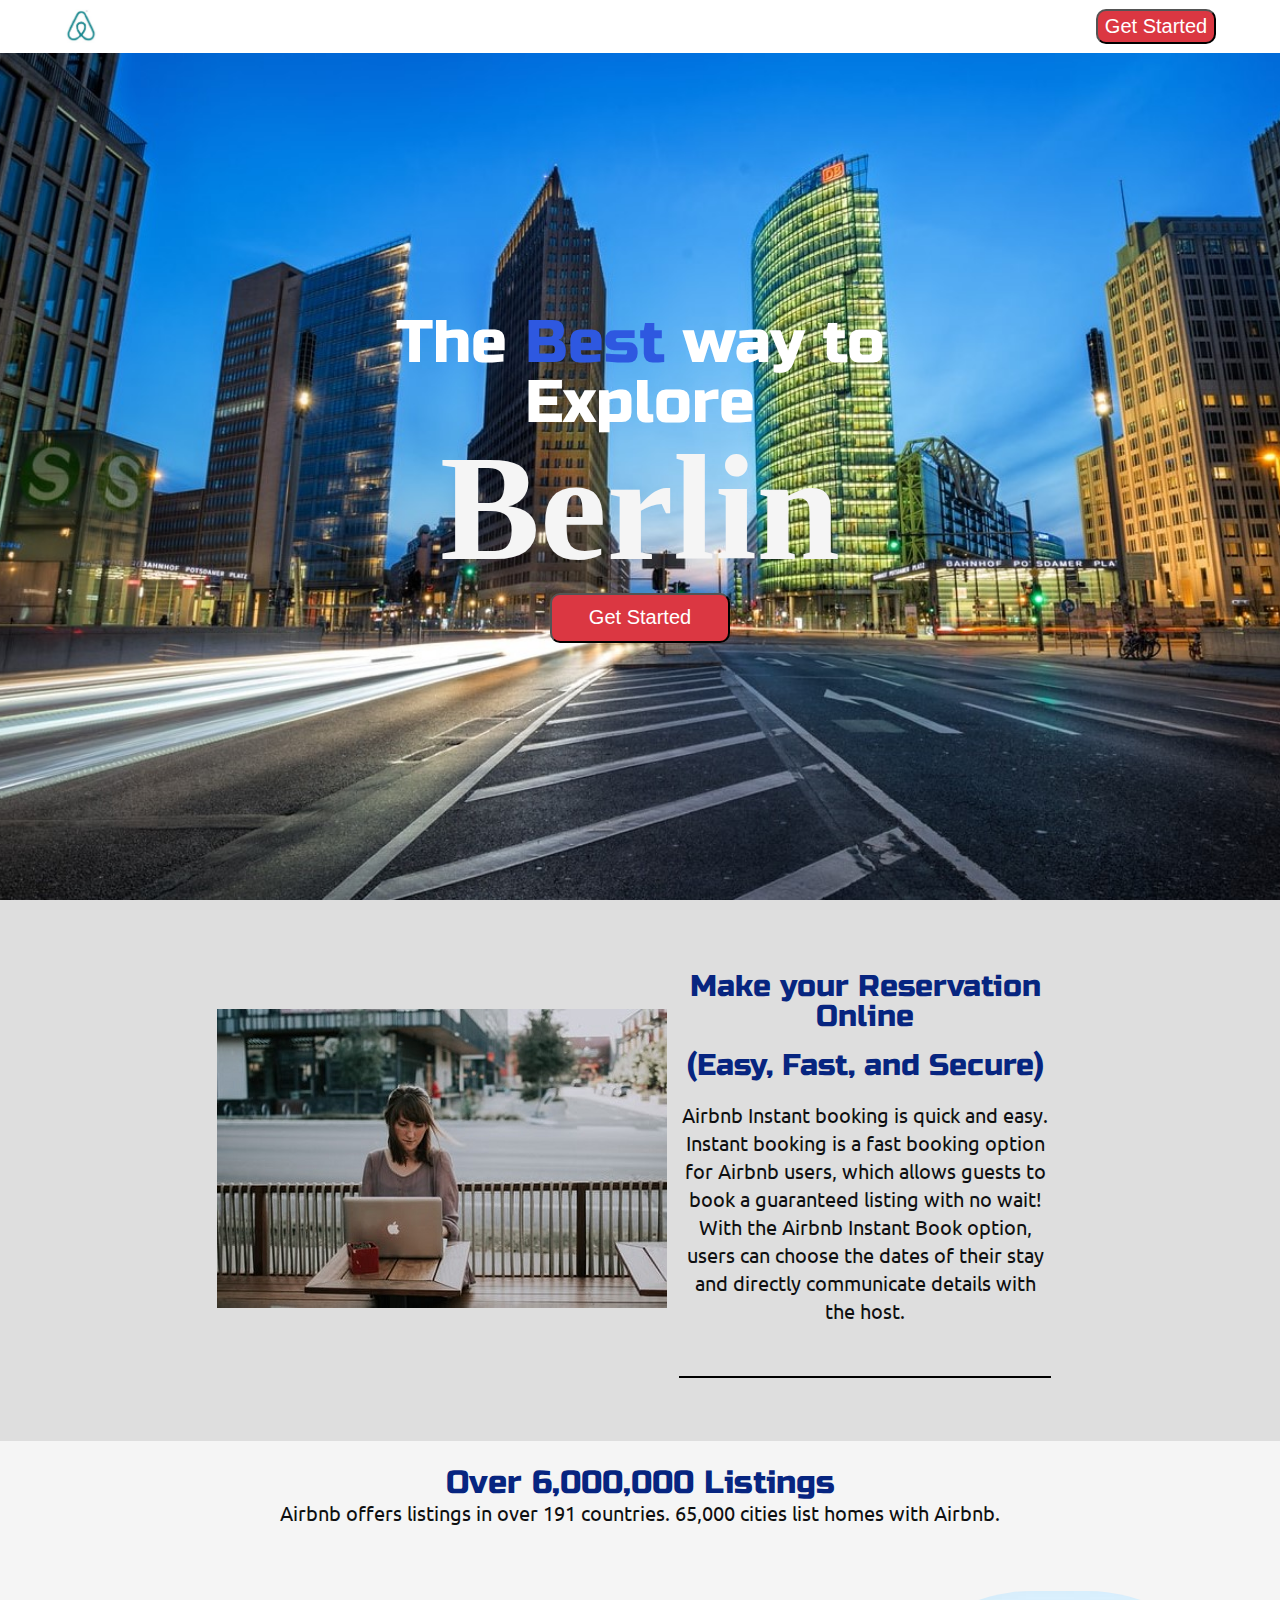
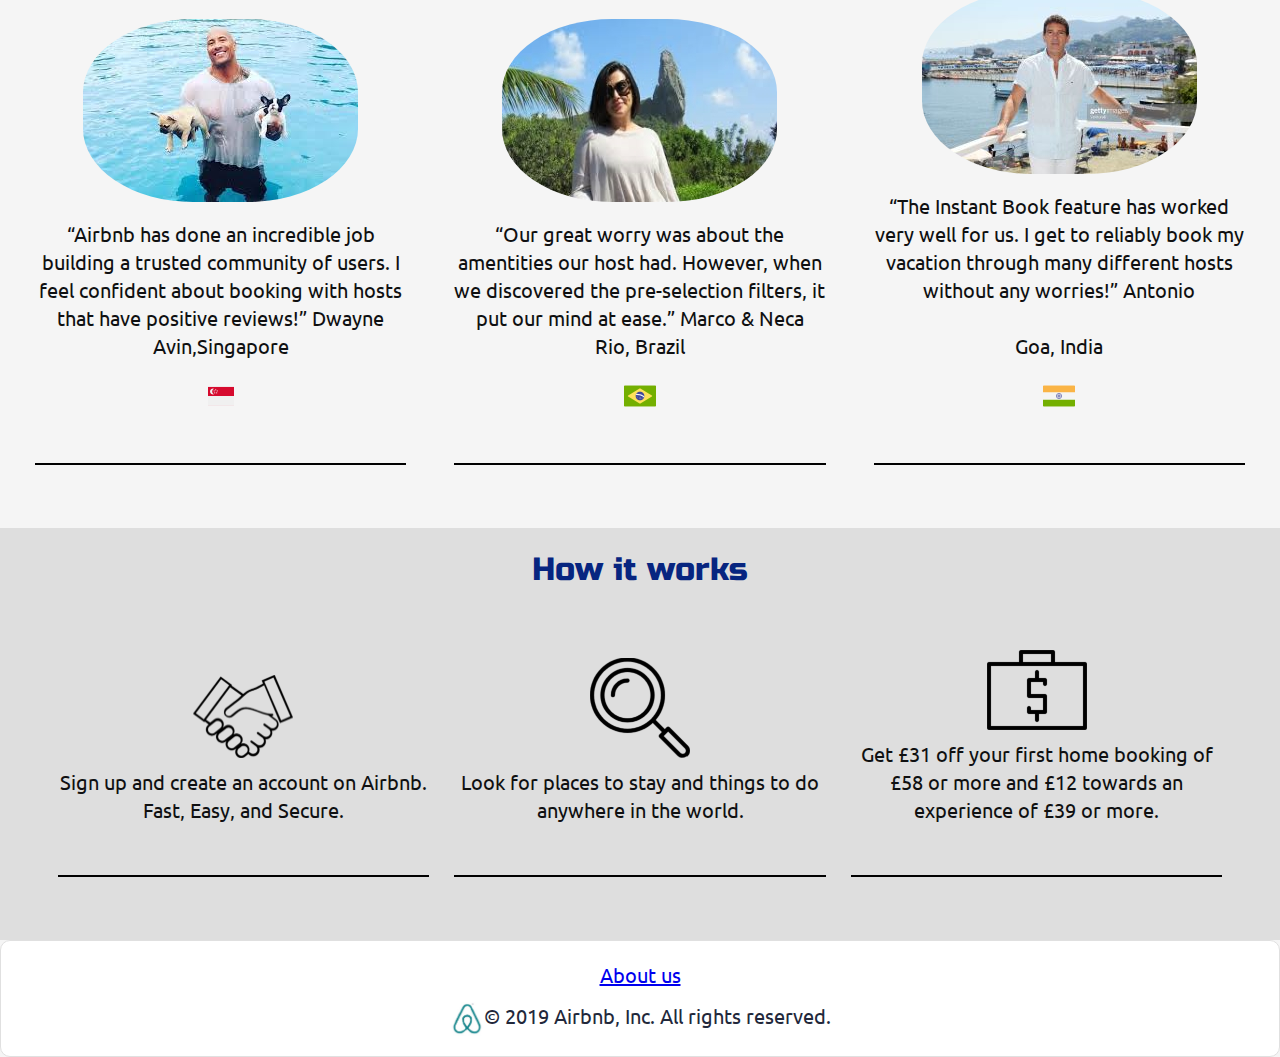
==== index.html @ c0739251 "fixed pics in about us" ====
<!DOCTYPE html>
<html lang="en">
<head>
    <meta charset="UTF-8">
    <meta name="viewport" content="width=device-width, initial-scale=1.0">
    <meta http-equiv="X-UA-Compatible" content="ie=edge">
    <title>Airbnb Optimal Price</title>

    <link href="https://fonts.googleapis.com/css?family=Russo+One|Ubuntu" rel="stylesheet">
    <link href="css/index.css" rel="stylesheet">

</head>

<body>
    <div class="container home"> 
<section class="heroimg">
    <!-- hero img -->
<header class="topsec">
    <div class="title">
            <a href="index.html"><img src="/img/ManyColorBelo23.jpg" style="width: 34px;"></img> </a>
    </div>
    <div class="navcont">
    <nav>
     <button class="btn">Get Started</button>
               
    </nav>
    </div>
        
</header>
    <!-- container start -->
    <!-- top logo - nav sec -->
<!-- end top nav -->
    <div class="herocont">
        <h1> The <span style="color:rgb(46, 88, 224);">Best</span> way to Explore <br> <span class="Berlin">Berlin</span> </h1><br>
        
      
        <button class="btn" style="width: 180px;height: 50px;">Get Started</button>
    </div>
          
 <!-- hero img ends -->
 <!-- Content starts -->
</section>
<section class="content One">
 
    <div class="content-one-img">
       <img src="/img/woman-on-computer.jpg"> 
    </div>

    <div class="content-section">
        <h4>Make your Reservation Online</h4>
        <h4>(Easy, Fast, and Secure)</h4><br>

        <p> Airbnb Instant booking is quick and easy. Instant booking is a fast booking option for Airbnb users, which allows guests to book a guaranteed listing with no wait! With the Airbnb Instant Book option, users can choose the dates of their stay and directly communicate details with the host.
        </p>


    </div>
    
    
</section> 

<section class="content two">


    <h2 style="width: 100%;">Over 6,000,000 Listings</h2>
    <p style="width: 100%;">Airbnb offers listings in over 191 countries. 65,000 cities list homes with Airbnb.</p>
    
    <div class="content-section cont-sec-two">
        <img class="guest1" src="/img/guest1.jpg">
        <p>“Airbnb has done an incredible job building a trusted community of users. I feel confident about booking with hosts that have positive reviews!” Dwayne<br> Avin,Singapore</p> <br><br>
            <img class="flag" src="/img/singapore (2).png" alt="Country Flag">   
    </div>
        
        
    <div class="content-section cont-sec-two">
        <img class="guest1" src="/img/guest22.jpg">
        <p>“Our great worry was about the amentities our host had. However, when we discovered the pre-selection filters, it put our mind at ease.”
                Marco & Neca <br>
                Rio, Brazil</p><br><br>
                <img class="flag" src="/img/brazil.png" alt="Country Flag">   
    </div>
        
        
        
    <div class="content-section cont-sec-two">
        <img class="guest1" src="/img/guest4.jpg">
        <p>“The Instant Book feature has worked very well for us. I get to reliably book my vacation through many different hosts without any worries!”
                Antonio<br>
               <br> Goa, India</p><br><br>
               <img class="flag" src="/img/india.png" alt="Country Flag">
    </div>
        
</section> 
    
<section class="content three">      
       
        <h2 style="width: 100%;">How it works</h2>
    <div class="content-section">
            <img src="/img/LogoMakr_3dWtFc.png" style="width: 100px;" alt="logo"></img><br>
        <p>Sign up and create an account on Airbnb.<br>Fast, Easy, and Secure.</p>
    </div>
        
        
    <div class="content-section">
            <img src="/img/LogoMakr_9UVUCK.png" style="width: 100px;" alt="logo"></img><br>
        <p>Look for places to stay and things to do anywhere in the world.</p>
    </div>

    <div class="content-section">
            <img src="/img/LogoMakr_1J0Eev.png" style="width: 100px;" alt="logo"></img><br>
            <p>Get £31 off your first home booking of £58 or more and £12 towards an experience of £39 or more.</p>
        </div>

   
      
        
        
    
    
    
</section>
<!-- Content ends -->

<!-- Footer copyright -->
<footer>
    <div style="padding-bottom: 1%;">
        <a href="about.html"><p>About us</p></a>
    </div>
    <div style="display: flex;">
        <img src="/img/ManyColorBelo23.jpg" style="width: 34px;" alt="copyright"></img>
        <p>© 2019 Airbnb, Inc. All rights reserved.</p>
    </div>
</footer>
</div>
<!-- end footer -->




</body>
</html>
---- css/index.css ----
/* http://meyerweb.com/eric/tools/css/reset/ 
   v2.0 | 20110126
   License: none (public domain)
*/
html,
body,
div,
span,
applet,
object,
iframe,
h1,
h2,
h3,
h4,
h5,
h6,
p,
blockquote,
pre,
a,
abbr,
acronym,
address,
big,
cite,
code,
del,
dfn,
em,
img,
ins,
kbd,
q,
s,
samp,
small,
strike,
strong,
sub,
sup,
tt,
var,
b,
u,
i,
center,
dl,
dt,
dd,
ol,
ul,
li,
fieldset,
form,
label,
legend,
table,
caption,
tbody,
tfoot,
thead,
tr,
th,
td,
article,
aside,
canvas,
details,
embed,
figure,
figcaption,
footer,
header,
hgroup,
menu,
nav,
output,
ruby,
section,
summary,
time,
mark,
audio,
video {
  margin: 0;
  padding: 0;
  border: 0;
  font-size: 100%;
  font: inherit;
  vertical-align: baseline;
}
/* HTML5 display-role reset for older browsers */
article,
aside,
details,
figcaption,
figure,
footer,
header,
hgroup,
menu,
nav,
section {
  display: block;
}
body {
  line-height: 1;
}
ol,
ul {
  list-style: none;
}
blockquote,
q {
  quotes: none;
}
blockquote:before,
blockquote:after,
q:before,
q:after {
  content: '';
  content: none;
}
table {
  border-collapse: collapse;
  border-spacing: 0;
}
* {
  box-sizing: border-box;
}
html {
  font-size: 62.5%;
}
html,
body {
  font-family: 'Ubuntu', sans-serif;
  color: #0f1011;
}
h1,
h2,
h3,
h4,
h5 {
  font-family: 'Russo One', sans-serif;
  color: #072580;
}
h1 {
  font-size: 6rem;
  color: white;
}
@media (max-width: 500px) {
  h1 {
    font-size: 5rem;
  }
}
h2 {
  padding-top: 2%;
  font-size: 3.2rem;
}
h3 {
  font-size: 2.8rem;
}
h4 {
  font-size: 3rem;
}
p {
  font-size: 2rem;
  line-height: 1.4;
}
@media (max-width: 500px) {
  p {
    font-size: 1.7rem;
  }
}
.container {
  background-color: whitesmoke;
  width: 100%;
  margin: 0 auto;
}
@media (max-width: 500px) {
  .container {
    margin: 0 auto;
  }
}
.topsec {
  display: flex;
  flex-wrap: wrap;
  align-items: center;
  background-color: white;
  padding: 9px;
  padding-left: 5%;
  padding-right: 5%;
  position: fixed ;
  width: 100%;
  margin: 0 auto;
}
.topsec .title {
  width: 50%;
}
.topsec .navcont {
  width: 50%;
  margin: 0 auto;
}
@media (max-width: 500px) {
  .topsec .navcont {
    align-items: center;
    justify-content: flex-start;
    width: auto;
  }
}
.topsec .navcont nav {
  display: flex;
  justify-content: flex-end;
}
.topsec .navcont nav .btn {
  display: block;
  background-color: #db3742;
  width: 120px;
  height: 35px;
  font-size: 2rem;
  border-radius: 10px;
  color: white;
}
@media (max-width: 500px) {
  .topsec .navcont nav .btn {
    border-radius: 0px;
  }
}
footer {
  width: 100%;
  margin: 0 auto;
  color: #22283B;
  background: white;
  padding: 20px 0;
  border: 1px double #e0e0e0;
  border-radius: 10px;
  display: flex;
  justify-content: center;
  align-items: center;
  flex-direction: column;
}
@media (max-width: 850px) {
  footer {
    max-width: 800px;
    width: 100%;
    margin: 0 auto;
  }
}
@media (max-width: 500px) {
  footer {
    max-width: 800px;
    width: 100%;
    margin: 0 auto;
  }
}
.home .heroimg {
  width: 100%;
  margin: 0 auto;
  height: 100vh;
  background-position: center;
  background-size: cover;
  background-image: url(/img/berlin-hero2.jpg);
  display: flex;
}
@media (max-width: 500px) {
  .home .heroimg {
    width: 100%;
  }
}
.home .herocont {
  display: flex;
  flex-flow: column wrap;
  justify-content: center;
  align-items: center;
  width: 50%;
  height: 55%;
  text-align: center;
  margin-left: 25%;
  margin-top: 18%;
}
@media (max-width: 500px) {
  .home .herocont {
    width: 100%;
    margin-left: 0;
    margin-top: 25%;
  }
}
.home .herocont .Berlin {
  color: whitesmoke;
  font-size: 15rem;
  font-family: 'Bree Serif', serif;
  font-weight: 900;
}
.home .herocont .btn {
  display: block;
  background-color: #db3742;
  width: 120px;
  height: 35px;
  font-size: 2rem;
  border-radius: 10px;
  color: white;
}
@media (max-width: 500px) {
  .home .herocont .btn {
    border-radius: 0px;
  }
}
.home .One {
  background-color: rgba(15, 16, 17, 0.1);
  align-items: center;
  width: 100%;
}
.home .two {
  align-content: 0;
  justify-content: space-evenly !important;
}
.home .three {
  background-color: rgba(15, 16, 17, 0.1);
}
.home .content {
  text-align: center;
  padding-bottom: 50px;
  display: flex;
  flex-flow: row wrap;
  justify-content: center;
  align-items: 0;
  margin: 0 auto;
}
.home .content .content-one-img {
  padding-top: 2%;
  display: flex;
  flex-wrap: wrap;
}
.home .content h1 {
  width: 100%;
  padding-top: 4%;
}
.home .content h4 {
  padding-top: 2%;
  padding-bottom: 3%;
}
.home .content .content-section {
  display: flex;
  flex-flow: column wrap;
  justify-content: flex-end;
  align-items: center;
  width: 29%;
  padding-top: 4%;
  padding-bottom: 4%;
  border-bottom: 2px solid black;
  margin: 1%;
}
.home .content .content-section .flag {
  display: inline;
}
.home .content .content-section .guest1 {
  border-radius: 40%;
  margin-bottom: 5%;
}
@media (max-width: 850px) {
  .home .content .content-section {
    width: 100%;
    margin: 0 auto;
  }
}
@media (max-width: 500px) {
  .home .content .content-section {
    width: 100%;
    margin: 0 auto;
  }
}
.about-heroimg {
  background-image: url(/img/about-hero.jpg);
  width: 100%;
  margin: 0 auto;
  height: 85vh;
  object-fit: cover;
  background-position: center;
  background-size: cover;
  display: flex;
}
@media (max-width: 850px) {
  .about-heroimg {
    background-position: right;
  }
}
.about-container {
  max-width: 900px;
  width: 90%;
  margin: 0 auto;
}
@media (max-width: 500px) {
  .about-container {
    margin: 0 auto;
  }
}
.about-container .about-content-section {
  display: flex;
  flex-flow: row wrap;
  justify-content: flex-start;
  align-items: center;
  width: 100%;
  padding-top: 3%;
  padding-bottom: 4%;
  border-bottom: 2px solid black;
  margin: 1%;
}
.about-container .about-content-section h4 {
  padding-bottom: 2%;
}
.about-container .about-content-section p {
  text-align: center;
}
.about-container .about-content-section .guest1 {
  border-radius: 40%;
  margin-bottom: 5%;
}
@media (max-width: 850px) {
  .about-container .about-content-section {
    width: 100%;
    margin: 0 auto;
  }
}
@media (max-width: 500px) {
  .about-container .about-content-section {
    width: 100%;
    margin: 0 auto;
  }
}
.about-container .leadershipcont {
  display: flex;
  flex-flow: row wrap;
  justify-content: center;
  align-items: center;
  width: 100%;
}
.about-container .leadershipcont img {
  margin-left: 25%;
}
.about-container .leadershipcont .graybckrd {
  background-color: rgba(15, 16, 17, 0.1);
}
.about-container .leadershipcont .leadership {
  margin: 0 auto;
  height: 460.5px;
  width: 45%;
  margin: 5px;
  border: 1px solid #ccc;
}
@media (max-width: 500px) {
  .about-container .leadershipcont .leadership {
    height: 0 auto;
    width: 100%;
    margin: 0 auto;
  }
}
@media (max-width: 850px) {
  .about-container .leadershipcont .leadership {
    height: 0 auto;
    width: 100%;
    margin: 0 auto;
  }
}
.about-container .leadershipcont div.leadership:hover {
  border: 1px solid #777;
}
.about-container .leadershipcont div.leadership img {
  width: 50%;
  height: auto;
}
.about-container .leadershipcont div.desc {
  padding: 15px;
  text-align: center;
}
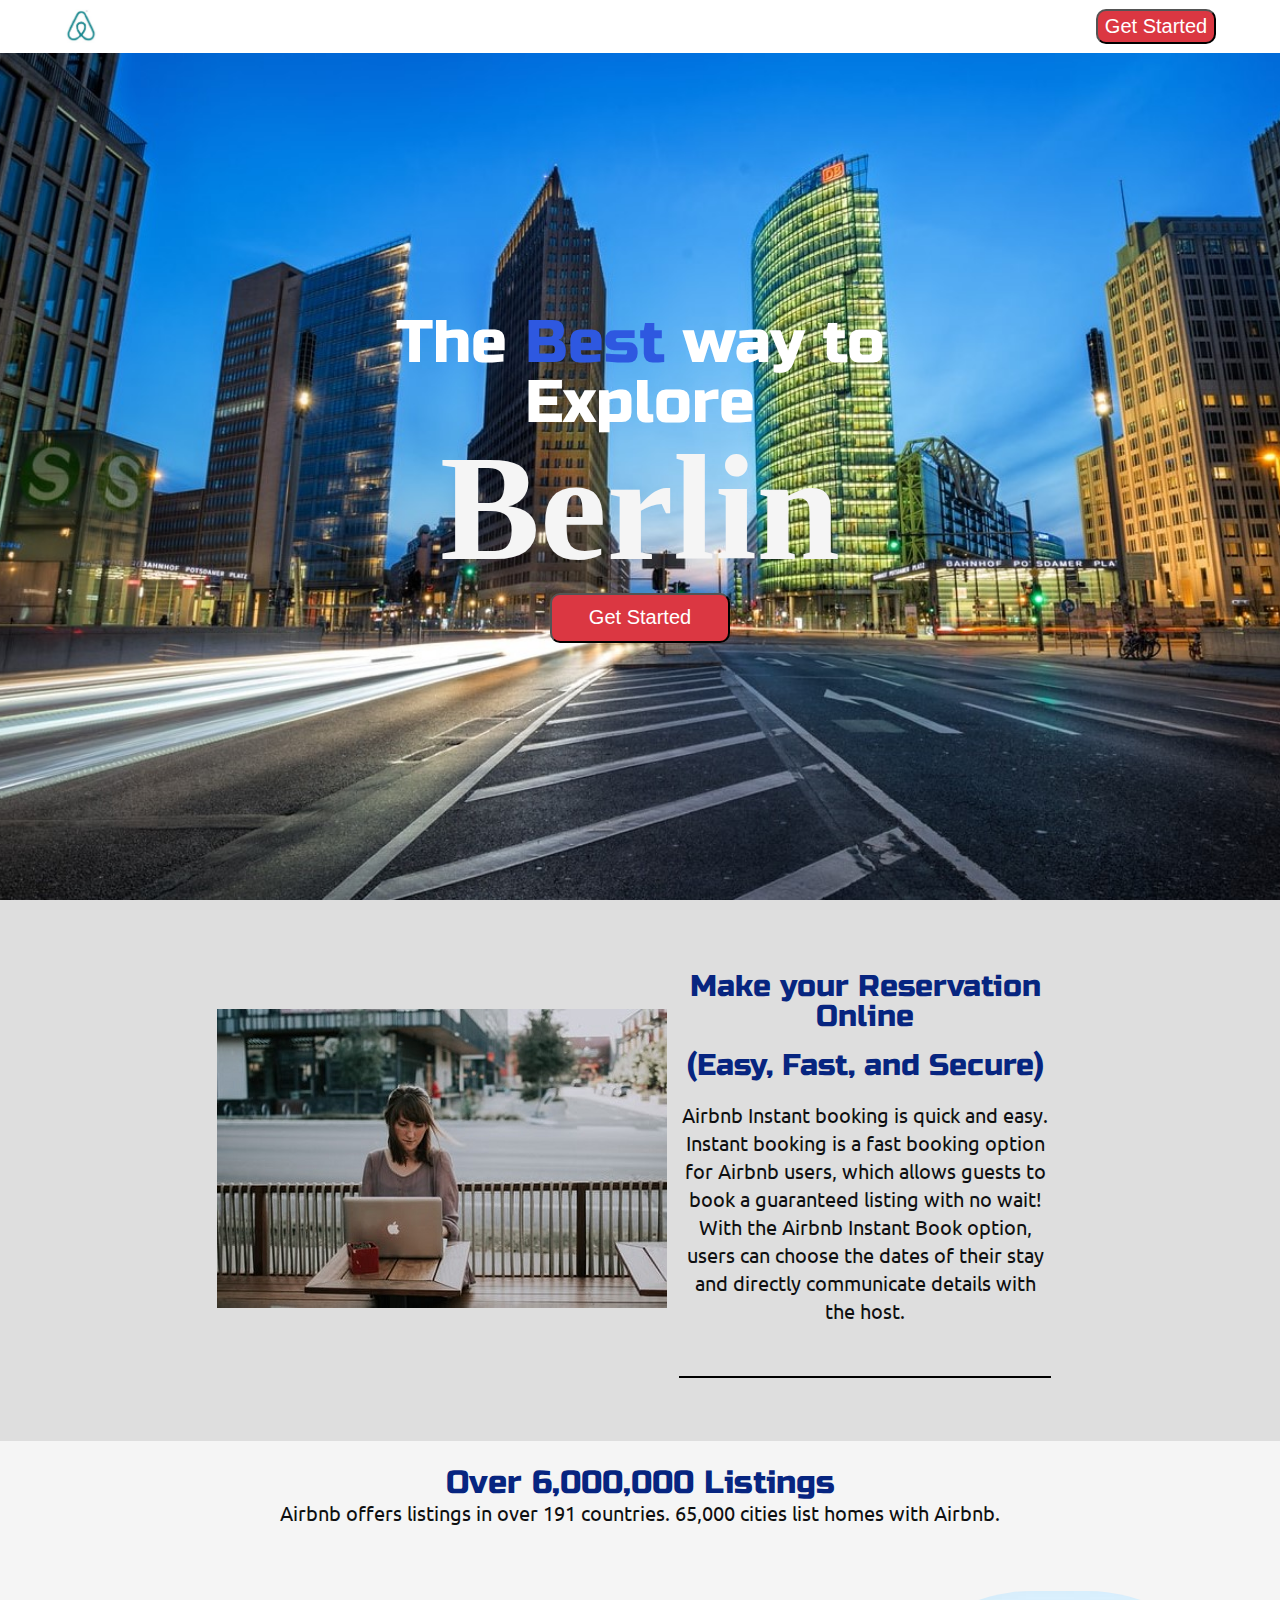
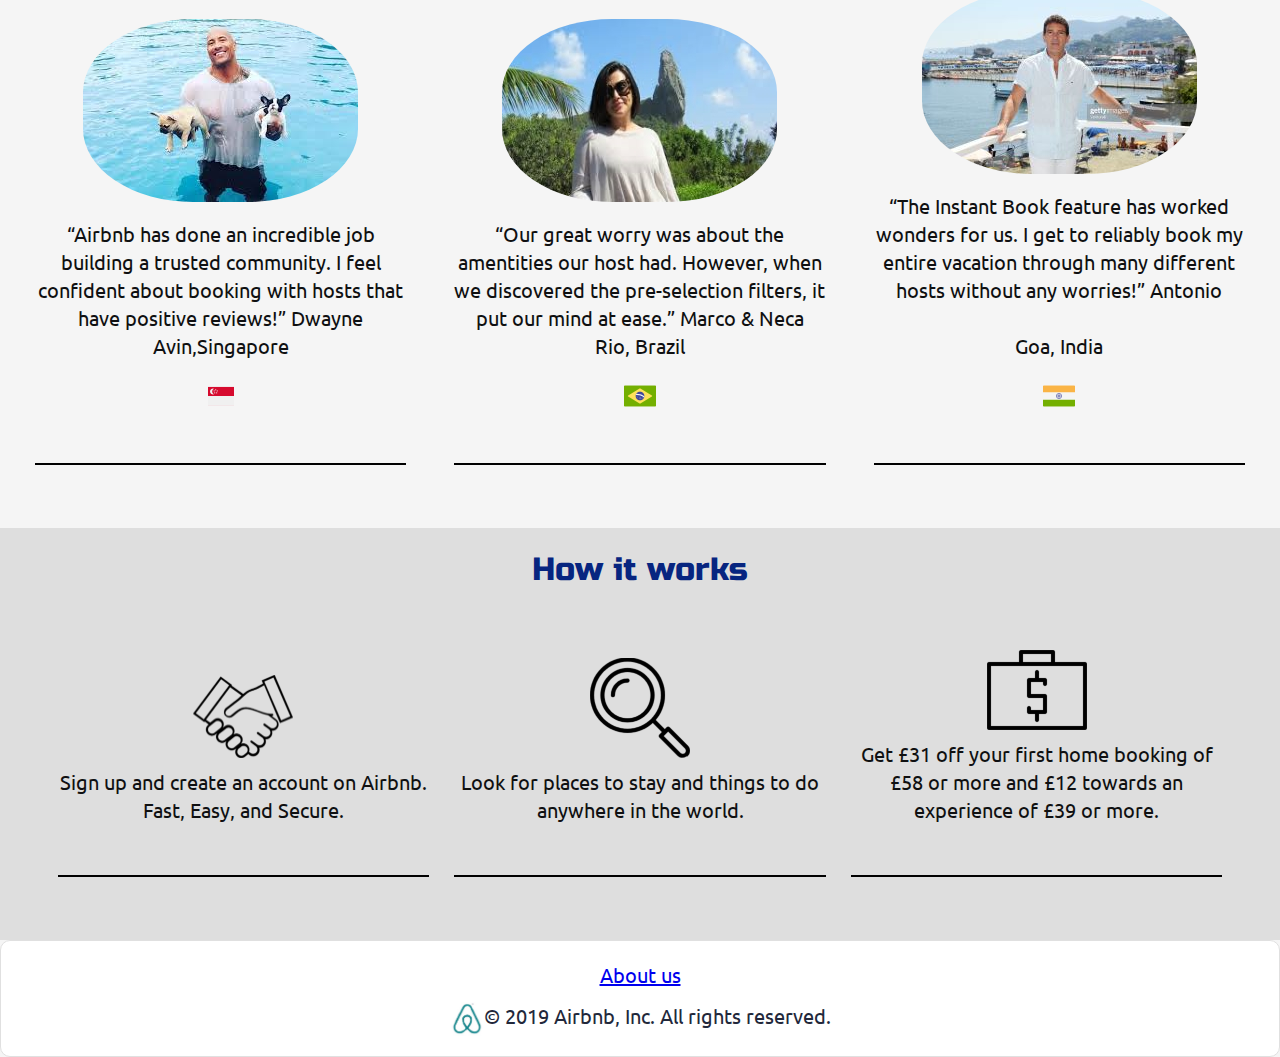
==== commit 44aa1209: "styled about us a bit with h5 names" ====
--- a/index.html
+++ b/index.html
@@ -12,62 +12,60 @@
 </head>
 
 <body>
-    <div class="container home"> 
-<section class="heroimg">
-    <!-- hero img -->
+<div class="container home"> 
+<!--Container starts  -->
+
+<section class="heroimg" alt="Berlin background image">
+<!-- hero img -->
 <header class="topsec">
+<!-- Top Nav bar starts -->
     <div class="title">
-            <a href="index.html"><img src="/img/ManyColorBelo23.jpg" style="width: 34px;"></img> </a>
+            <a href="index.html"><img src="/img/ManyColorBelo23.jpg" style="width: 34px;" alt="company logo"></img> </a>
     </div>
+
     <div class="navcont">
     <nav>
-     <button class="btn">Get Started</button>
-               
+            <a href="#" style="text-decoration: none;"> <button class="btn">Get Started</button> </a>               
     </nav>
     </div>
         
 </header>
-    <!-- container start -->
-    <!-- top logo - nav sec -->
 <!-- end top nav -->
+
+    
+<!-- Hero background img Content -->
     <div class="herocont">
-        <h1> The <span style="color:rgb(46, 88, 224);">Best</span> way to Explore <br> <span class="Berlin">Berlin</span> </h1><br>
-        
+        <h1> The <span style="color:rgb(46, 88, 224);">Best</span> way to Explore <br> <span class="Berlin">Berlin</span> </h1><br>       
       
-        <button class="btn" style="width: 180px;height: 50px;">Get Started</button>
+        <a href="#" style="text-decoration: none;"> <button class="btn" style="width: 180px;height: 50px;">Get Started</button> </a>
     </div>
+<!-- hero img ends -->
           
- <!-- hero img ends -->
- <!-- Content starts -->
+
+<!-- Content starts -->
 </section>
 <section class="content One">
- 
-    <div class="content-one-img">
+
+     <div class="content-one-img">
        <img src="/img/woman-on-computer.jpg"> 
     </div>
 
     <div class="content-section">
         <h4>Make your Reservation Online</h4>
         <h4>(Easy, Fast, and Secure)</h4><br>
-
-        <p> Airbnb Instant booking is quick and easy. Instant booking is a fast booking option for Airbnb users, which allows guests to book a guaranteed listing with no wait! With the Airbnb Instant Book option, users can choose the dates of their stay and directly communicate details with the host.
-        </p>
-
-
+        <p> Airbnb Instant booking is quick and easy. Instant booking is a fast booking option for Airbnb users, which allows guests to book a guaranteed listing with no wait! With the Airbnb Instant Book option, users can choose the dates of their stay and directly communicate details with the host.</p>
     </div>
-    
-    
+       
 </section> 
 
 <section class="content two">
-
-
     <h2 style="width: 100%;">Over 6,000,000 Listings</h2>
     <p style="width: 100%;">Airbnb offers listings in over 191 countries. 65,000 cities list homes with Airbnb.</p>
     
     <div class="content-section cont-sec-two">
         <img class="guest1" src="/img/guest1.jpg">
-        <p>“Airbnb has done an incredible job building a trusted community of users. I feel confident about booking with hosts that have positive reviews!” Dwayne<br> Avin,Singapore</p> <br><br>
+        <p>“Airbnb has done an incredible job building a trusted community. I feel confident about booking with hosts that have positive reviews!” Dwayne
+            <br> Avin,Singapore</p> <br><br>
             <img class="flag" src="/img/singapore (2).png" alt="Country Flag">   
     </div>
         
@@ -84,7 +82,7 @@
         
     <div class="content-section cont-sec-two">
         <img class="guest1" src="/img/guest4.jpg">
-        <p>“The Instant Book feature has worked very well for us. I get to reliably book my vacation through many different hosts without any worries!”
+        <p>“The Instant Book feature has worked wonders for us. I get to reliably book my entire vacation through many different hosts without any worries!”
                 Antonio<br>
                <br> Goa, India</p><br><br>
                <img class="flag" src="/img/india.png" alt="Country Flag">
@@ -93,8 +91,8 @@
 </section> 
     
 <section class="content three">      
-       
-        <h2 style="width: 100%;">How it works</h2>
+    <h2 style="width: 100%;">How it works</h2>
+
     <div class="content-section">
             <img src="/img/LogoMakr_3dWtFc.png" style="width: 100px;" alt="logo"></img><br>
         <p>Sign up and create an account on Airbnb.<br>Fast, Easy, and Secure.</p>
@@ -109,30 +107,27 @@
     <div class="content-section">
             <img src="/img/LogoMakr_1J0Eev.png" style="width: 100px;" alt="logo"></img><br>
             <p>Get £31 off your first home booking of £58 or more and £12 towards an experience of £39 or more.</p>
-        </div>
+    </div>  
 
-   
-      
-        
-        
-    
-    
-    
 </section>
 <!-- Content ends -->
 
 <!-- Footer copyright -->
 <footer>
+
     <div style="padding-bottom: 1%;">
         <a href="about.html"><p>About us</p></a>
     </div>
+
     <div style="display: flex;">
         <img src="/img/ManyColorBelo23.jpg" style="width: 34px;" alt="copyright"></img>
         <p>© 2019 Airbnb, Inc. All rights reserved.</p>
     </div>
+
 </footer>
+<!-- end footer -->
+<!-- End container -->
 </div>
-<!-- end footer -->
 
 
 
--- a/css/index.css
+++ b/css/index.css
@@ -395,6 +395,11 @@
     margin: 0 auto;
   }
 }
+@media (max-width: 850px) {
+  .about-container {
+    margin: 0 auto;
+  }
+}
 .about-container .about-content-section {
   display: flex;
   flex-flow: row wrap;
@@ -442,6 +447,9 @@
   background-color: rgba(15, 16, 17, 0.1);
 }
 .about-container .leadershipcont .leadership {
+  display: flex;
+  flex-direction: column;
+  justify-content: center;
   margin: 0 auto;
   height: 460.5px;
   width: 45%;
@@ -450,17 +458,23 @@
 }
 @media (max-width: 500px) {
   .about-container .leadershipcont .leadership {
-    height: 0 auto;
+    padding: 1%;
+    height: auto;
     width: 100%;
     margin: 0 auto;
   }
 }
 @media (max-width: 850px) {
   .about-container .leadershipcont .leadership {
-    height: 0 auto;
-    width: 100%;
-    margin: 0 auto;
-  }
+    padding: 1%;
+    height: auto;
+    width: 100%;
+    margin: 0 auto;
+  }
+}
+.about-container .leadershipcont .leadership h5 {
+  font-size: 2.3rem;
+  color: black;
 }
 .about-container .leadershipcont div.leadership:hover {
   border: 1px solid #777;
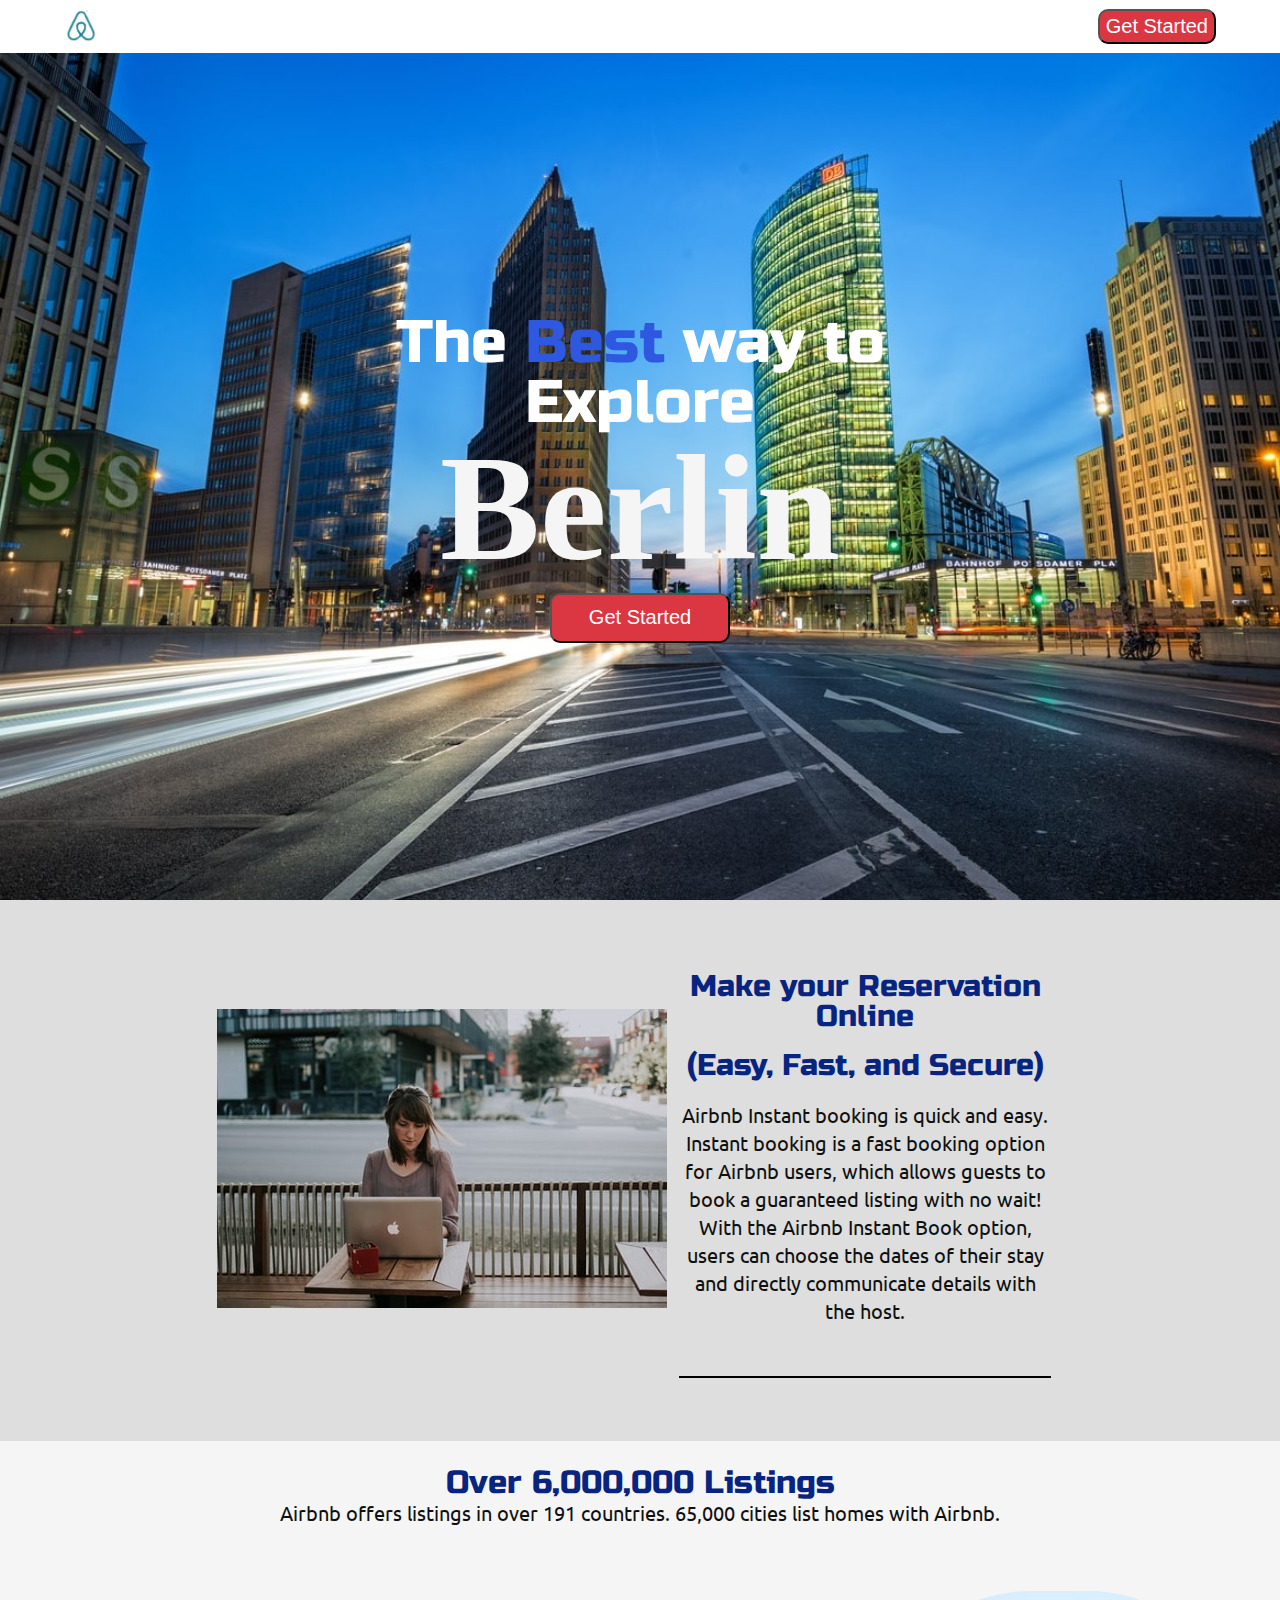
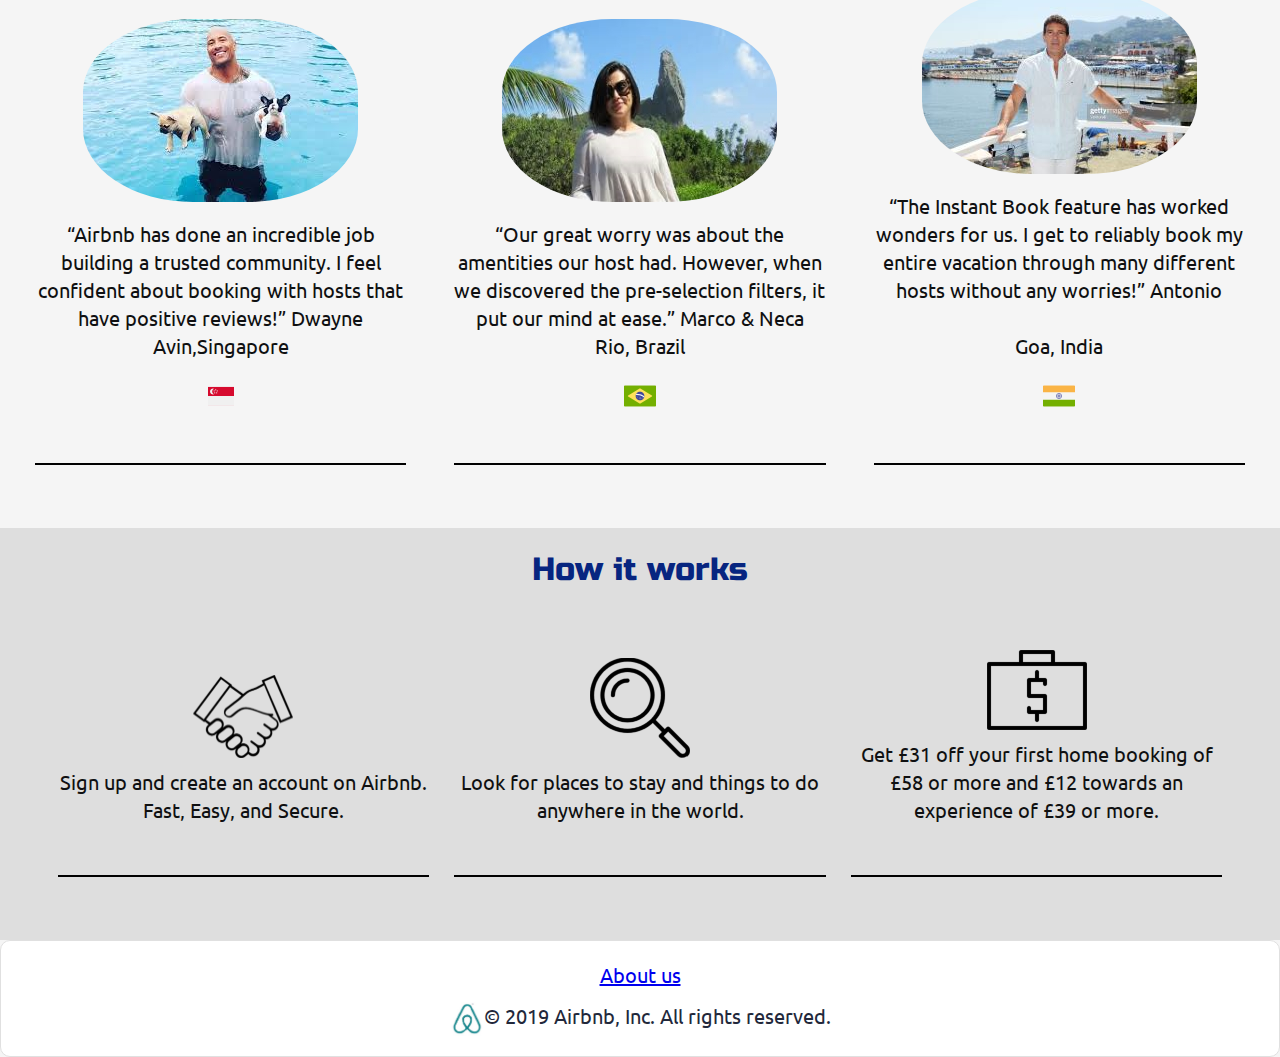
==== commit 2149c1da: "Merge pull request #9 from Jrive204/Jose-Rivera" ====
--- a/index.html
+++ b/index.html
@@ -20,12 +20,12 @@
 <header class="topsec">
 <!-- Top Nav bar starts -->
     <div class="title">
-            <a href="index.html"><img src="/img/ManyColorBelo23.jpg" style="width: 34px;" alt="company logo"></img> </a>
+            <a href="index.html"><img src="img/ManyColorBelo23.jpg" style="width: 34px;" alt="company logo"></img> </a>
     </div>
 
     <div class="navcont">
     <nav>
-            <a href="#" style="text-decoration: none;"> <button class="btn">Get Started</button> </a>               
+            <a href="https://airbnboptimum.now.sh/" style="text-decoration: none;"> <button class="btn">Get Started</button> </a>               
     </nav>
     </div>
         
@@ -37,7 +37,7 @@
     <div class="herocont">
         <h1> The <span style="color:rgb(46, 88, 224);">Best</span> way to Explore <br> <span class="Berlin">Berlin</span> </h1><br>       
       
-        <a href="#" style="text-decoration: none;"> <button class="btn" style="width: 180px;height: 50px;">Get Started</button> </a>
+        <a href="https://airbnboptimum.now.sh/" style="text-decoration: none;"> <button class="btn" style="width: 180px;height: 50px;">Get Started</button> </a>
     </div>
 <!-- hero img ends -->
           
@@ -47,7 +47,7 @@
 <section class="content One">
 
      <div class="content-one-img">
-       <img src="/img/woman-on-computer.jpg"> 
+       <img src="img/woman-on-computer.jpg"> 
     </div>
 
     <div class="content-section">
@@ -63,15 +63,15 @@
     <p style="width: 100%;">Airbnb offers listings in over 191 countries. 65,000 cities list homes with Airbnb.</p>
     
     <div class="content-section cont-sec-two">
-        <img class="guest1" src="/img/guest1.jpg">
+        <img class="guest1" src="img/guest1.jpg">
         <p>“Airbnb has done an incredible job building a trusted community. I feel confident about booking with hosts that have positive reviews!” Dwayne
             <br> Avin,Singapore</p> <br><br>
-            <img class="flag" src="/img/singapore (2).png" alt="Country Flag">   
+            <img class="flag" src="img/singapore (2).png" alt="Country Flag">   
     </div>
         
         
     <div class="content-section cont-sec-two">
-        <img class="guest1" src="/img/guest22.jpg">
+        <img class="guest1" src="img/guest22.jpg">
         <p>“Our great worry was about the amentities our host had. However, when we discovered the pre-selection filters, it put our mind at ease.”
                 Marco & Neca <br>
                 Rio, Brazil</p><br><br>
@@ -81,11 +81,11 @@
         
         
     <div class="content-section cont-sec-two">
-        <img class="guest1" src="/img/guest4.jpg">
+        <img class="guest1" src="img/guest4.jpg">
         <p>“The Instant Book feature has worked wonders for us. I get to reliably book my entire vacation through many different hosts without any worries!”
                 Antonio<br>
                <br> Goa, India</p><br><br>
-               <img class="flag" src="/img/india.png" alt="Country Flag">
+               <img class="flag" src="img/india.png" alt="Country Flag">
     </div>
         
 </section> 
@@ -94,18 +94,18 @@
     <h2 style="width: 100%;">How it works</h2>
 
     <div class="content-section">
-            <img src="/img/LogoMakr_3dWtFc.png" style="width: 100px;" alt="logo"></img><br>
+            <img src="img/LogoMakr_3dWtFc.png" style="width: 100px;" alt="logo"></img><br>
         <p>Sign up and create an account on Airbnb.<br>Fast, Easy, and Secure.</p>
     </div>
         
         
     <div class="content-section">
-            <img src="/img/LogoMakr_9UVUCK.png" style="width: 100px;" alt="logo"></img><br>
+            <img src="img/LogoMakr_9UVUCK.png" style="width: 100px;" alt="logo"></img><br>
         <p>Look for places to stay and things to do anywhere in the world.</p>
     </div>
 
     <div class="content-section">
-            <img src="/img/LogoMakr_1J0Eev.png" style="width: 100px;" alt="logo"></img><br>
+            <img src="img/LogoMakr_1J0Eev.png" style="width: 100px;" alt="logo"></img><br>
             <p>Get £31 off your first home booking of £58 or more and £12 towards an experience of £39 or more.</p>
     </div>  
 
@@ -120,7 +120,7 @@
     </div>
 
     <div style="display: flex;">
-        <img src="/img/ManyColorBelo23.jpg" style="width: 34px;" alt="copyright"></img>
+        <img src="img/ManyColorBelo23.jpg" style="width: 34px;" alt="copyright"></img>
         <p>© 2019 Airbnb, Inc. All rights reserved.</p>
     </div>
 
--- a/css/index.css
+++ b/css/index.css
@@ -216,7 +216,7 @@
 .topsec .navcont nav .btn {
   display: block;
   background-color: #db3742;
-  width: 120px;
+  width: auto;
   height: 35px;
   font-size: 2rem;
   border-radius: 10px;
@@ -295,7 +295,7 @@
 .home .herocont .btn {
   display: block;
   background-color: #db3742;
-  width: 120px;
+  width: auto;
   height: 35px;
   font-size: 2rem;
   border-radius: 10px;
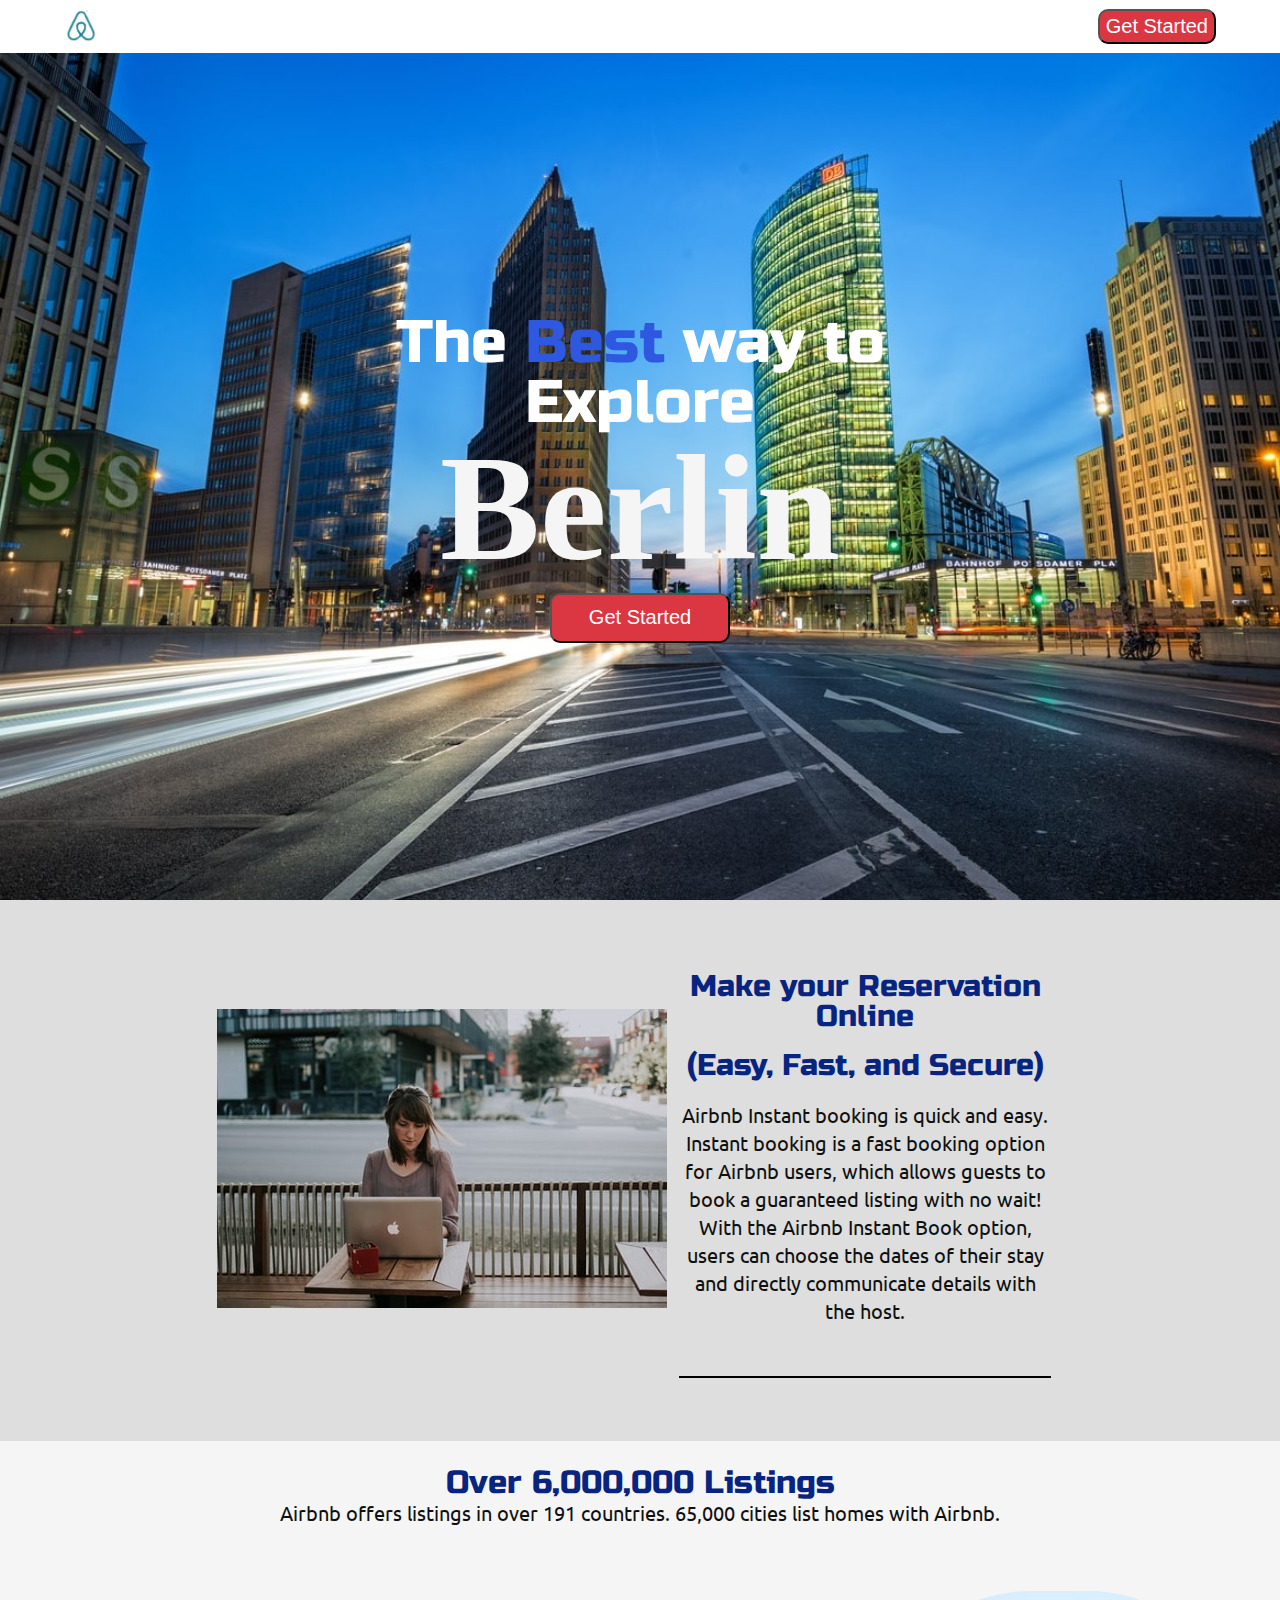
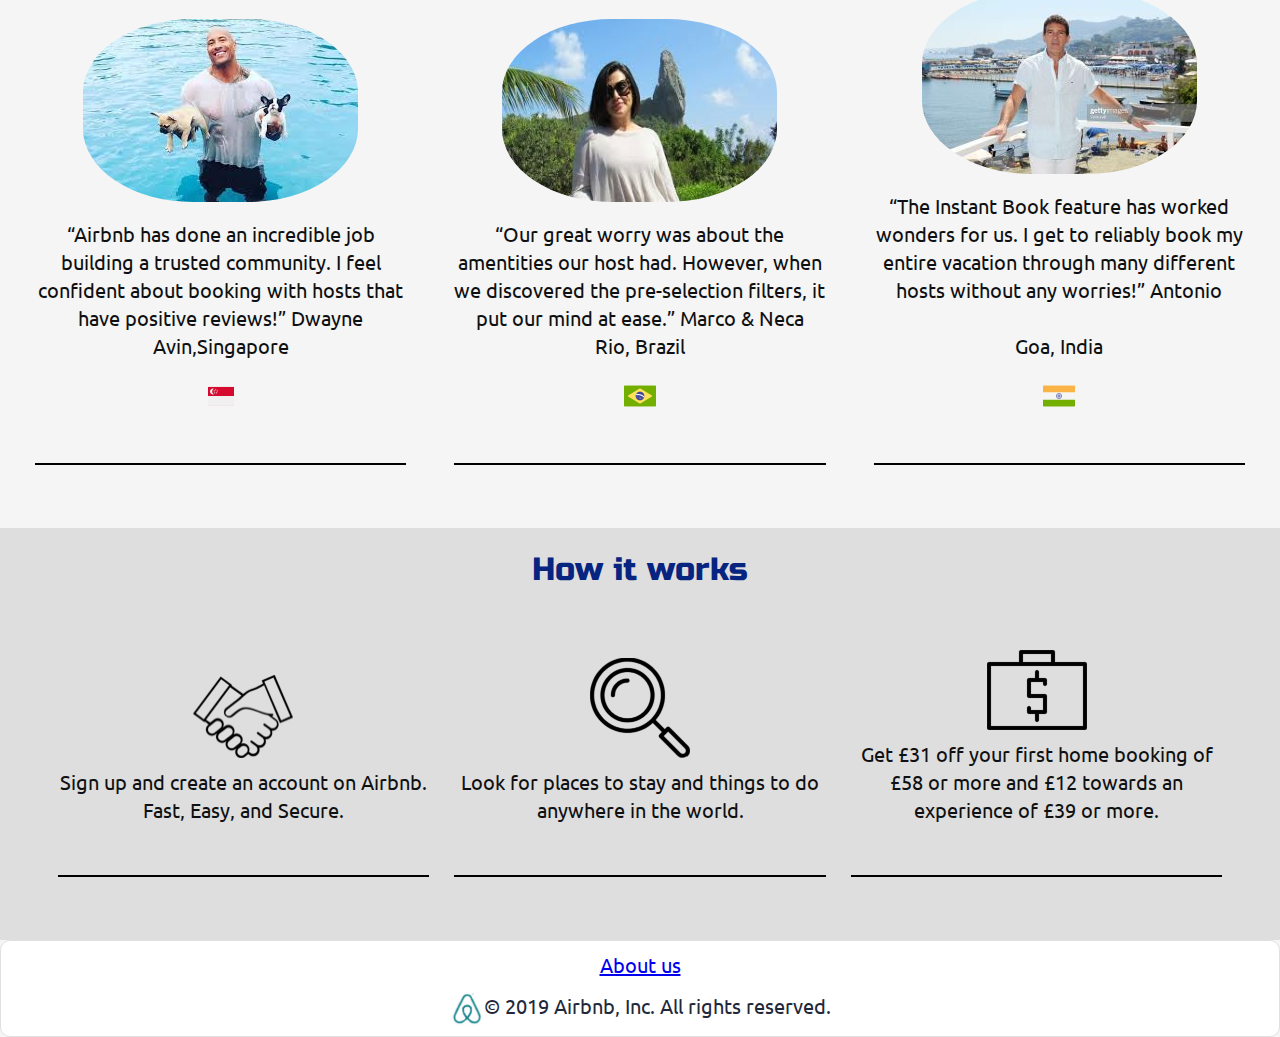
==== commit dfb756b0: "linked to new link provided" ====
--- a/index.html
+++ b/index.html
@@ -25,7 +25,7 @@
 
     <div class="navcont">
     <nav>
-            <a href="https://airbnboptimum.now.sh/" style="text-decoration: none;"> <button class="btn">Get Started</button> </a>               
+            <a href="https://front-end-ltv2o7al1.now.sh/" style="text-decoration: none;"> <button class="btn">Get Started</button> </a>               
     </nav>
     </div>
         
@@ -37,7 +37,7 @@
     <div class="herocont">
         <h1> The <span style="color:rgb(46, 88, 224);">Best</span> way to Explore <br> <span class="Berlin">Berlin</span> </h1><br>       
       
-        <a href="https://airbnboptimum.now.sh/" style="text-decoration: none;"> <button class="btn" style="width: 180px;height: 50px;">Get Started</button> </a>
+        <a href="https://front-end-ltv2o7al1.now.sh/" style="text-decoration: none;"> <button class="btn" style="width: 180px;height: 50px;">Get Started</button> </a>
     </div>
 <!-- hero img ends -->
           
--- a/css/index.css
+++ b/css/index.css
@@ -232,7 +232,7 @@
   margin: 0 auto;
   color: #22283B;
   background: white;
-  padding: 20px 0;
+  padding: 10px 0;
   border: 1px double #e0e0e0;
   border-radius: 10px;
   display: flex;
@@ -417,10 +417,6 @@
 .about-container .about-content-section p {
   text-align: center;
 }
-.about-container .about-content-section .guest1 {
-  border-radius: 40%;
-  margin-bottom: 5%;
-}
 @media (max-width: 850px) {
   .about-container .about-content-section {
     width: 100%;
@@ -456,6 +452,10 @@
   margin: 5px;
   border: 1px solid #ccc;
 }
+.about-container .leadershipcont .leadership h5 {
+  font-size: 2.3rem;
+  color: black;
+}
 @media (max-width: 500px) {
   .about-container .leadershipcont .leadership {
     padding: 1%;
@@ -472,10 +472,6 @@
     margin: 0 auto;
   }
 }
-.about-container .leadershipcont .leadership h5 {
-  font-size: 2.3rem;
-  color: black;
-}
 .about-container .leadershipcont div.leadership:hover {
   border: 1px solid #777;
 }
